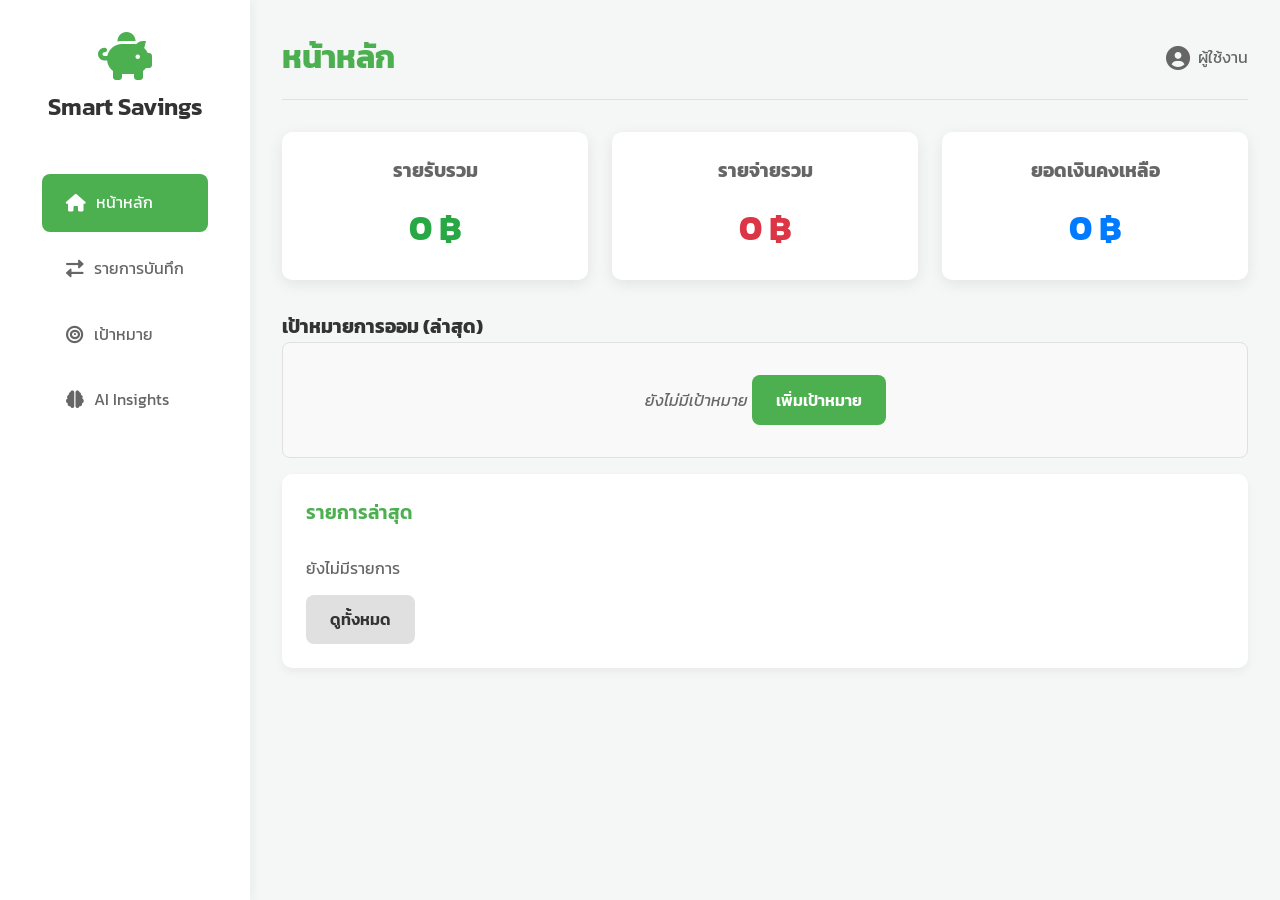
==== index.html @ fd932393 "Add files via upload" ====
<!DOCTYPE html>
<html lang="th">
<head>
    <meta charset="UTF-8">
    <meta name="viewport" content="width=device-width, initial-scale=1.0">
    <title>ระบบออมเงินอัจฉริยะ</title>
    <link rel="stylesheet" href="style.css">
    <link href="https://fonts.googleapis.com/css2?family=Kanit:wght@300;400;600&display=swap" rel="stylesheet">
    <link rel="stylesheet" href="https://cdnjs.cloudflare.com/ajax/libs/font-awesome/6.0.0-beta3/css/all.min.css">
</head>
<body>
    <div class="container">
        <aside class="sidebar">
            <div class="logo">
                <i class="fas fa-piggy-bank"></i>
                <h1>Smart Savings</h1>
            </div>
            <nav class="nav-menu">
                <ul>
                    <li class="active" data-page="dashboard">
                        <i class="fas fa-home"></i> หน้าหลัก
                    </li>
                    <li data-page="transactions">
                        <i class="fas fa-exchange-alt"></i> รายการบันทึก
                    </li>
                    <li data-page="goals">
                        <i class="fas fa-bullseye"></i> เป้าหมาย
                    </li>
                    <li data-page="ai-insights">
                        <i class="fas fa-brain"></i> AI Insights
                    </li>
                </ul>
            </nav>
        </aside>

        <main class="content">
            <header>
                <h2>หน้าหลัก</h2>
                <div class="user-info">
                    <i class="fas fa-user-circle"></i>
                    <span>ผู้ใช้งาน</span>
                </div>
            </header>

            <section id="dashboard-page" class="page active-page">
                <div class="summary-cards">
                    <div class="card income-card">
                        <h3>รายรับรวม</h3>
                        <p id="total-income">0 ฿</p>
                    </div>
                    <div class="card expense-card">
                        <h3>รายจ่ายรวม</h3>
                        <p id="total-expense">0 ฿</p>
                    </div>
                    <div class="card balance-card">
                        <h3>ยอดเงินคงเหลือ</h3>
                        <p id="current-balance">0 ฿</p>
                    </div>
                </div>

                <div class="goal-progress-section">
                    <h3>เป้าหมายการออม (ล่าสุด)</h3>
                    <div id="latest-goal-display" class="goal-item no-goal">
                        <p>ยังไม่มีเป้าหมาย <button id="add-goal-btn-dashboard" class="btn-primary">เพิ่มเป้าหมาย</button></p>
                    </div>
                </div>

                <div class="recent-transactions-section">
                    <h3>รายการล่าสุด</h3>
                    <ul id="recent-transactions-list">
                        </ul>
                    <button id="view-all-transactions-btn" class="btn-secondary">ดูทั้งหมด</button>
                </div>
            </section>

            <section id="transactions-page" class="page">
                <h2>รายการบันทึก</h2>
                <div class="transaction-form">
                    <label for="transaction-type">ประเภท:</label>
                    <select id="transaction-type">
                        <option value="income">รายรับ</option>
                        <option value="expense">รายจ่าย</option>
                    </select>
                    <label for="transaction-amount">จำนวนเงิน (฿):</label>
                    <input type="number" id="transaction-amount" placeholder="กรอกจำนวนเงิน" min="0">
                    <label for="transaction-description">รายละเอียด:</label>
                    <input type="text" id="transaction-description" placeholder="เช่น เงินเดือน, ค่าอาหาร">
                    <label for="transaction-date">วันที่:</label>
                    <input type="date" id="transaction-date" value="">
                    <button id="add-transaction-btn" class="btn-primary">บันทึกรายการ</button>
                </div>
                <div class="transaction-list-container">
                    <h3>ประวัติรายการ</h3>
                    <ul id="transaction-history-list">
                        </ul>
                </div>
            </section>

            <section id="goals-page" class="page">
                <h2>เป้าหมาย</h2>
                <div class="goal-form">
                    <label for="goal-name">ชื่อเป้าหมาย:</label>
                    <input type="text" id="goal-name" placeholder="เช่น ซื้อรถ, ท่องเที่ยวญี่ปุ่น">
                    <label for="goal-target-amount">จำนวนเงินเป้าหมาย (฿):</label>
                    <input type="number" id="goal-target-amount" placeholder="กรอกจำนวนเงินที่ต้องการ" min="0">
                    <label for="goal-saved-amount">จำนวนเงินที่ออมแล้ว (฿):</label>
                    <input type="number" id="goal-saved-amount" placeholder="กรอกจำนวนเงินที่ออมไปแล้ว" min="0" value="0">
                    <label for="goal-due-date">วันที่คาดว่าจะสำเร็จ:</label>
                    <input type="date" id="goal-due-date">
                    <button id="add-goal-btn" class="btn-primary">เพิ่มเป้าหมาย</button>
                </div>

                <div class="goals-list-container">
                    <h3>เป้าหมายของฉัน</h3>
                    <ul id="goals-list">
                        </ul>
                </div>
            </section>

            <section id="ai-insights-page" class="page">
                <h2>AI Insights & คำแนะนำ</h2>
                <div class="ai-analysis-area">
                    <p>ให้ AI Gemini วิเคราะห์ข้อมูลการเงินของคุณ และให้คำแนะนำเพื่อการออมที่ดีขึ้น</p>
                    <button id="analyze-data-btn" class="btn-primary">วิเคราะห์ข้อมูล</button>
                    <div id="ai-results" class="ai-results">
                        <p class="placeholder-text">รอการวิเคราะห์...</p>
                    </div>
                </div>
            </section>
        </main>
    </div>

    <script src="script.js"></script>
</body>
</html>
---- style.css ----
@import url('https://fonts.googleapis.com/css2?family=Kanit:wght@300;400;600;700&display=swap');

:root {
    --primary-color: #4CAF50; /* Green */
    --secondary-color: #2196F3; /* Blue */
    --accent-color: #FFC107; /* Amber */
    --background-color: #f4f7f6;
    --card-background: #ffffff;
    --text-color: #333;
    --light-text-color: #666;
    --border-color: #e0e0e0;
    --income-color: #28a745; /* Bootstrap Green */
    --expense-color: #dc3545; /* Bootstrap Red */
    --balance-color: #007bff; /* Bootstrap Blue */
}

* {
    box-sizing: border-box;
    margin: 0;
    padding: 0;
    font-family: 'Kanit', sans-serif;
}

body {
    background-color: var(--background-color);
    color: var(--text-color);
    line-height: 1.6;
}

.container {
    display: flex;
    min-height: 100vh;
}

.sidebar {
    width: 250px;
    background-color: var(--card-background);
    padding: 2rem 1rem;
    box-shadow: 2px 0 10px rgba(0, 0, 0, 0.05);
    display: flex;
    flex-direction: column;
    align-items: center;
}

.logo {
    text-align: center;
    margin-bottom: 3rem;
}

.logo i {
    font-size: 3rem;
    color: var(--primary-color);
    margin-bottom: 0.5rem;
}

.logo h1 {
    font-size: 1.5rem;
    color: var(--text-color);
    font-weight: 600;
}

.nav-menu ul {
    list-style: none;
    width: 100%;
}

.nav-menu ul li {
    padding: 1rem 1.5rem;
    margin-bottom: 0.5rem;
    border-radius: 8px;
    cursor: pointer;
    transition: background-color 0.3s ease, color 0.3s ease;
    display: flex;
    align-items: center;
    color: var(--light-text-color);
}

.nav-menu ul li i {
    margin-right: 10px;
    font-size: 1.1rem;
}

.nav-menu ul li:hover,
.nav-menu ul li.active {
    background-color: var(--primary-color);
    color: white;
}

.content {
    flex-grow: 1;
    padding: 2rem;
}

header {
    display: flex;
    justify-content: space-between;
    align-items: center;
    margin-bottom: 2rem;
    padding-bottom: 1rem;
    border-bottom: 1px solid var(--border-color);
}

header h2 {
    font-size: 2rem;
    color: var(--primary-color);
    font-weight: 700;
}

.user-info {
    display: flex;
    align-items: center;
    color: var(--light-text-color);
}

.user-info i {
    font-size: 1.5rem;
    margin-right: 0.5rem;
}

.page {
    display: none; /* Hidden by default */
}

.page.active-page {
    display: block; /* Show active page */
}

/* Cards */
.summary-cards {
    display: grid;
    grid-template-columns: repeat(auto-fit, minmax(250px, 1fr));
    gap: 1.5rem;
    margin-bottom: 2rem;
}

.card {
    background-color: var(--card-background);
    padding: 1.5rem;
    border-radius: 10px;
    box-shadow: 0 4px 15px rgba(0, 0, 0, 0.08);
    text-align: center;
}

.card h3 {
    font-size: 1.2rem;
    color: var(--light-text-color);
    margin-bottom: 0.8rem;
}

.card p {
    font-size: 2.2rem;
    font-weight: 700;
}

.income-card p { color: var(--income-color); }
.expense-card p { color: var(--expense-color); }
.balance-card p { color: var(--balance-color); }

/* Buttons */
.btn-primary, .btn-secondary {
    padding: 0.8rem 1.5rem;
    border-radius: 8px;
    border: none;
    cursor: pointer;
    font-size: 1rem;
    font-weight: 600;
    transition: background-color 0.3s ease, transform 0.2s ease;
}

.btn-primary {
    background-color: var(--primary-color);
    color: white;
}

.btn-primary:hover {
    background-color: #43a047;
    transform: translateY(-2px);
}

.btn-secondary {
    background-color: #e0e0e0;
    color: var(--text-color);
}

.btn-secondary:hover {
    background-color: #d0d0d0;
    transform: translateY(-2px);
}

/* Forms */
.transaction-form, .goal-form {
    background-color: var(--card-background);
    padding: 2rem;
    border-radius: 10px;
    box-shadow: 0 4px 10px rgba(0, 0, 0, 0.05);
    margin-bottom: 2rem;
    display: grid;
    grid-template-columns: 1fr 1fr;
    gap: 1rem;
    align-items: end;
}

.transaction-form label, .goal-form label {
    font-weight: 600;
    color: var(--light-text-color);
    margin-bottom: 0.3rem;
    display: block;
}

.transaction-form input,
.transaction-form select,
.goal-form input,
.goal-form select {
    width: 100%;
    padding: 0.8rem;
    border: 1px solid var(--border-color);
    border-radius: 6px;
    font-size: 1rem;
}

.transaction-form button, .goal-form button {
    grid-column: span 2; /* Make button span full width */
    margin-top: 1rem;
}

/* Lists */
.recent-transactions-section,
.transaction-list-container,
.goals-list-container {
    background-color: var(--card-background);
    padding: 1.5rem;
    border-radius: 10px;
    box-shadow: 0 4px 10px rgba(0, 0, 0, 0.05);
    margin-bottom: 2rem;
}

.recent-transactions-section h3,
.transaction-list-container h3,
.goals-list-container h3 {
    margin-bottom: 1rem;
    color: var(--primary-color);
    font-weight: 600;
}

#recent-transactions-list,
#transaction-history-list,
#goals-list {
    list-style: none;
    padding: 0;
}

#recent-transactions-list li,
#transaction-history-list li,
#goals-list li {
    display: flex;
    justify-content: space-between;
    align-items: center;
    padding: 0.8rem 0;
    border-bottom: 1px dashed var(--border-color);
}

#recent-transactions-list li:last-child,
#transaction-history-list li:last-child,
#goals-list li:last-child {
    border-bottom: none;
}

.type-income {
    color: var(--income-color);
    font-weight: 600;
}

.type-expense {
    color: var(--expense-color);
    font-weight: 600;
}

.date {
    font-size: 0.9rem;
    color: var(--light-text-color);
}

/* Goal specific styling */
.goal-item {
    padding: 1rem;
    border: 1px solid var(--border-color);
    border-radius: 8px;
    margin-bottom: 1rem;
    background-color: #f9f9f9;
}

.goal-item.no-goal {
    text-align: center;
    color: var(--light-text-color);
    font-style: italic;
    padding: 2rem;
}

.goal-item h4 {
    margin-bottom: 0.5rem;
    color: var(--primary-color);
}

.goal-item .progress-bar {
    background-color: #e0e0e0;
    border-radius: 5px;
    height: 10px;
    overflow: hidden;
    margin-top: 0.5rem;
    margin-bottom: 0.5rem;
}

.goal-item .progress {
    height: 100%;
    background-color: var(--secondary-color);
    border-radius: 5px;
    transition: width 0.5s ease-in-out;
}

.goal-item .goal-details {
    display: flex;
    justify-content: space-between;
    font-size: 0.9rem;
    color: var(--light-text-color);
}

.goal-item .goal-details strong {
    color: var(--text-color);
}

.goal-item .goal-actions {
    margin-top: 1rem;
    text-align: right;
}

.goal-item .goal-actions button {
    margin-left: 0.5rem;
}

/* AI Insights */
.ai-analysis-area {
    background-color: var(--card-background);
    padding: 2rem;
    border-radius: 10px;
    box-shadow: 0 4px 10px rgba(0, 0, 0, 0.05);
    text-align: center;
}

.ai-analysis-area p {
    margin-bottom: 1.5rem;
    font-size: 1.1rem;
    color: var(--light-text-color);
}

.ai-results {
    margin-top: 2rem;
    text-align: left;
    background-color: #f0f8f0; /* Light green background for results */
    border: 1px solid var(--primary-color);
    border-radius: 8px;
    padding: 1.5rem;
    min-height: 150px;
    overflow-y: auto;
    font-size: 1rem;
    color: var(--text-color);
    white-space: pre-wrap; /* Preserve formatting from AI */
}

.ai-results .placeholder-text {
    text-align: center;
    color: var(--light-text-color);
    font-style: italic;
}

/* Utility classes */
.text-center {
    text-align: center;
}

.mt-1 { margin-top: 1rem; }
.mt-2 { margin-top: 2rem; }
.mb-1 { margin-bottom: 1rem; }
.mb-2 { margin-bottom: 2rem; }

/* Responsive adjustments */
@media (max-width: 768px) {
    .container {
        flex-direction: column;
    }

    .sidebar {
        width: 100%;
        padding: 1rem;
        flex-direction: row;
        justify-content: space-around;
        box-shadow: 0 2px 10px rgba(0, 0, 0, 0.05);
    }

    .sidebar .logo {
        display: none; /* Hide logo on small screens */
    }

    .nav-menu ul {
        display: flex;
        justify-content: space-around;
    }

    .nav-menu ul li {
        padding: 0.8rem;
        margin: 0 0.2rem;
        font-size: 0.9rem;
    }

    .nav-menu ul li i {
        margin-right: 5px;
    }

    .content {
        padding: 1rem;
    }

    .summary-cards {
        grid-template-columns: 1fr;
    }

    .transaction-form, .goal-form {
        grid-template-columns: 1fr;
    }

    .transaction-form button, .goal-form button {
        grid-column: span 1;
    }

    header {
        flex-direction: column;
        align-items: flex-start;
    }

    .user-info {
        margin-top: 0.5rem;
    }
}
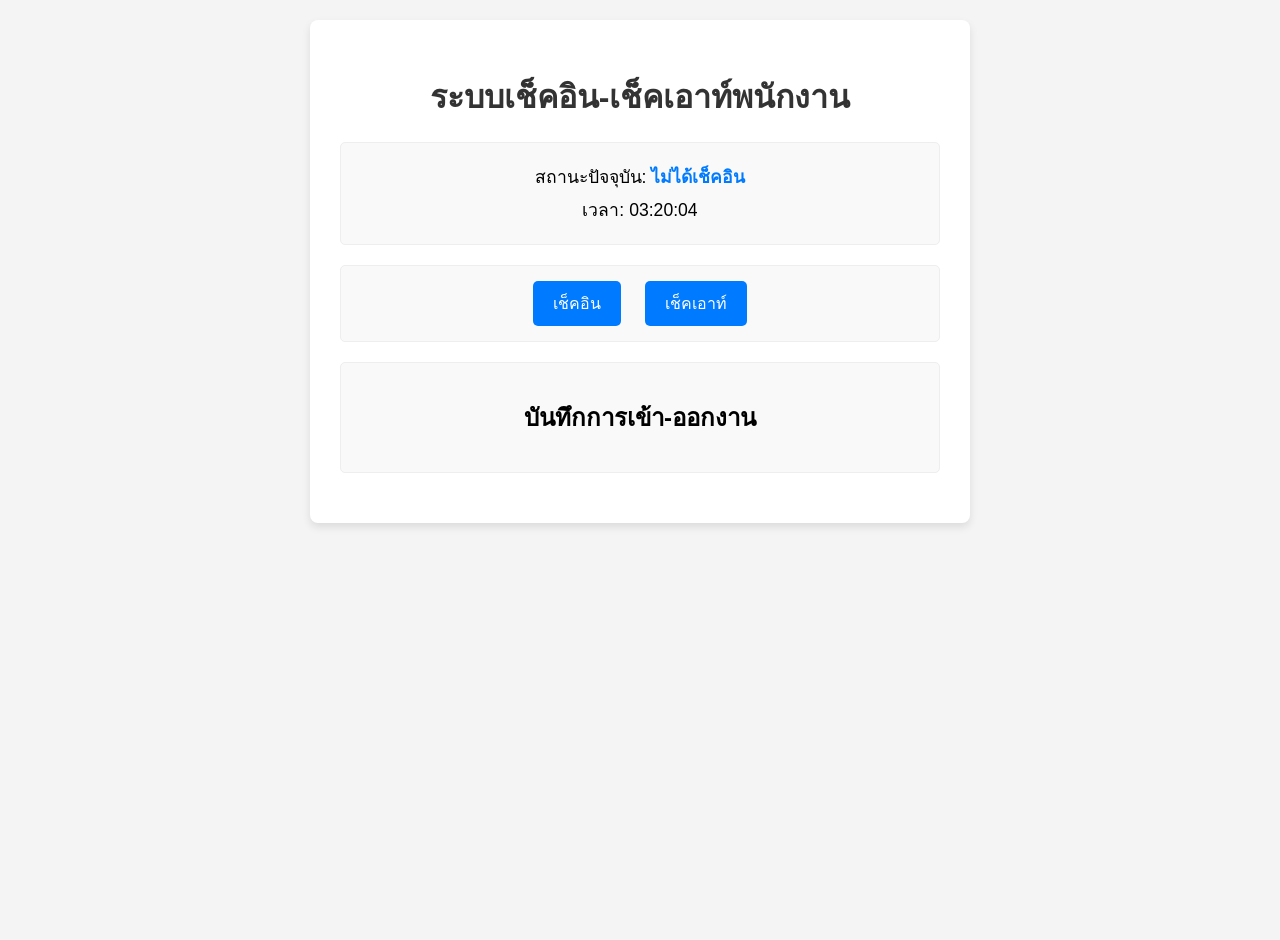
==== commit 945ffe29: "Add files via upload" ====
--- a/index.html
+++ b/index.html
@@ -3,131 +3,31 @@
 <head>
     <meta charset="UTF-8">
     <meta name="viewport" content="width=device-width, initial-scale=1.0">
-    <title>ระบบออมเงินอัจฉริยะ</title>
+    <title>ระบบเช็คอิน-เช็คเอาท์พนักงาน</title>
     <link rel="stylesheet" href="style.css">
-    <link href="https://fonts.googleapis.com/css2?family=Kanit:wght@300;400;600&display=swap" rel="stylesheet">
-    <link rel="stylesheet" href="https://cdnjs.cloudflare.com/ajax/libs/font-awesome/6.0.0-beta3/css/all.min.css">
 </head>
 <body>
     <div class="container">
-        <aside class="sidebar">
-            <div class="logo">
-                <i class="fas fa-piggy-bank"></i>
-                <h1>Smart Savings</h1>
+        <h1>ระบบเช็คอิน-เช็คเอาท์พนักงาน</h1>
+
+        <div class="status-section">
+            <p>สถานะปัจจุบัน: <span id="currentStatus">ไม่ได้เช็คอิน</span></p>
+            <p>เวลา: <span id="currentTime"></span></p>
+        </div>
+
+        <div class="button-section">
+            <button id="checkInBtn">เช็คอิน</button>
+            <button id="checkOutBtn">เช็คเอาท์</button>
+        </div>
+
+        <div class="notifications" id="notifications">
             </div>
-            <nav class="nav-menu">
-                <ul>
-                    <li class="active" data-page="dashboard">
-                        <i class="fas fa-home"></i> หน้าหลัก
-                    </li>
-                    <li data-page="transactions">
-                        <i class="fas fa-exchange-alt"></i> รายการบันทึก
-                    </li>
-                    <li data-page="goals">
-                        <i class="fas fa-bullseye"></i> เป้าหมาย
-                    </li>
-                    <li data-page="ai-insights">
-                        <i class="fas fa-brain"></i> AI Insights
-                    </li>
+
+        <div class="attendance-section">
+            <h2>บันทึกการเข้า-ออกงาน</h2>
+            <ul id="attendanceList">
                 </ul>
-            </nav>
-        </aside>
-
-        <main class="content">
-            <header>
-                <h2>หน้าหลัก</h2>
-                <div class="user-info">
-                    <i class="fas fa-user-circle"></i>
-                    <span>ผู้ใช้งาน</span>
-                </div>
-            </header>
-
-            <section id="dashboard-page" class="page active-page">
-                <div class="summary-cards">
-                    <div class="card income-card">
-                        <h3>รายรับรวม</h3>
-                        <p id="total-income">0 ฿</p>
-                    </div>
-                    <div class="card expense-card">
-                        <h3>รายจ่ายรวม</h3>
-                        <p id="total-expense">0 ฿</p>
-                    </div>
-                    <div class="card balance-card">
-                        <h3>ยอดเงินคงเหลือ</h3>
-                        <p id="current-balance">0 ฿</p>
-                    </div>
-                </div>
-
-                <div class="goal-progress-section">
-                    <h3>เป้าหมายการออม (ล่าสุด)</h3>
-                    <div id="latest-goal-display" class="goal-item no-goal">
-                        <p>ยังไม่มีเป้าหมาย <button id="add-goal-btn-dashboard" class="btn-primary">เพิ่มเป้าหมาย</button></p>
-                    </div>
-                </div>
-
-                <div class="recent-transactions-section">
-                    <h3>รายการล่าสุด</h3>
-                    <ul id="recent-transactions-list">
-                        </ul>
-                    <button id="view-all-transactions-btn" class="btn-secondary">ดูทั้งหมด</button>
-                </div>
-            </section>
-
-            <section id="transactions-page" class="page">
-                <h2>รายการบันทึก</h2>
-                <div class="transaction-form">
-                    <label for="transaction-type">ประเภท:</label>
-                    <select id="transaction-type">
-                        <option value="income">รายรับ</option>
-                        <option value="expense">รายจ่าย</option>
-                    </select>
-                    <label for="transaction-amount">จำนวนเงิน (฿):</label>
-                    <input type="number" id="transaction-amount" placeholder="กรอกจำนวนเงิน" min="0">
-                    <label for="transaction-description">รายละเอียด:</label>
-                    <input type="text" id="transaction-description" placeholder="เช่น เงินเดือน, ค่าอาหาร">
-                    <label for="transaction-date">วันที่:</label>
-                    <input type="date" id="transaction-date" value="">
-                    <button id="add-transaction-btn" class="btn-primary">บันทึกรายการ</button>
-                </div>
-                <div class="transaction-list-container">
-                    <h3>ประวัติรายการ</h3>
-                    <ul id="transaction-history-list">
-                        </ul>
-                </div>
-            </section>
-
-            <section id="goals-page" class="page">
-                <h2>เป้าหมาย</h2>
-                <div class="goal-form">
-                    <label for="goal-name">ชื่อเป้าหมาย:</label>
-                    <input type="text" id="goal-name" placeholder="เช่น ซื้อรถ, ท่องเที่ยวญี่ปุ่น">
-                    <label for="goal-target-amount">จำนวนเงินเป้าหมาย (฿):</label>
-                    <input type="number" id="goal-target-amount" placeholder="กรอกจำนวนเงินที่ต้องการ" min="0">
-                    <label for="goal-saved-amount">จำนวนเงินที่ออมแล้ว (฿):</label>
-                    <input type="number" id="goal-saved-amount" placeholder="กรอกจำนวนเงินที่ออมไปแล้ว" min="0" value="0">
-                    <label for="goal-due-date">วันที่คาดว่าจะสำเร็จ:</label>
-                    <input type="date" id="goal-due-date">
-                    <button id="add-goal-btn" class="btn-primary">เพิ่มเป้าหมาย</button>
-                </div>
-
-                <div class="goals-list-container">
-                    <h3>เป้าหมายของฉัน</h3>
-                    <ul id="goals-list">
-                        </ul>
-                </div>
-            </section>
-
-            <section id="ai-insights-page" class="page">
-                <h2>AI Insights & คำแนะนำ</h2>
-                <div class="ai-analysis-area">
-                    <p>ให้ AI Gemini วิเคราะห์ข้อมูลการเงินของคุณ และให้คำแนะนำเพื่อการออมที่ดีขึ้น</p>
-                    <button id="analyze-data-btn" class="btn-primary">วิเคราะห์ข้อมูล</button>
-                    <div id="ai-results" class="ai-results">
-                        <p class="placeholder-text">รอการวิเคราะห์...</p>
-                    </div>
-                </div>
-            </section>
-        </main>
+        </div>
     </div>
 
     <script src="script.js"></script>
--- a/style.css
+++ b/style.css
@@ -1,442 +1,108 @@
-@import url('https://fonts.googleapis.com/css2?family=Kanit:wght@300;400;600;700&display=swap');
-
-:root {
-    --primary-color: #4CAF50; /* Green */
-    --secondary-color: #2196F3; /* Blue */
-    --accent-color: #FFC107; /* Amber */
-    --background-color: #f4f7f6;
-    --card-background: #ffffff;
-    --text-color: #333;
-    --light-text-color: #666;
-    --border-color: #e0e0e0;
-    --income-color: #28a745; /* Bootstrap Green */
-    --expense-color: #dc3545; /* Bootstrap Red */
-    --balance-color: #007bff; /* Bootstrap Blue */
-}
-
-* {
+body {
+    font-family: Arial, sans-serif;
+    display: flex;
+    justify-content: center;
+    align-items: flex-start; /* Align to top for better scrolling */
+    min-height: 100vh;
+    background-color: #f4f4f4;
+    margin: 20px;
     box-sizing: border-box;
-    margin: 0;
-    padding: 0;
-    font-family: 'Kanit', sans-serif;
-}
-
-body {
-    background-color: var(--background-color);
-    color: var(--text-color);
-    line-height: 1.6;
 }
 
 .container {
-    display: flex;
-    min-height: 100vh;
+    background-color: #fff;
+    padding: 30px;
+    border-radius: 8px;
+    box-shadow: 0 4px 8px rgba(0, 0, 0, 0.1);
+    width: 100%;
+    max-width: 600px;
+    text-align: center;
 }
 
-.sidebar {
-    width: 250px;
-    background-color: var(--card-background);
-    padding: 2rem 1rem;
-    box-shadow: 2px 0 10px rgba(0, 0, 0, 0.05);
-    display: flex;
-    flex-direction: column;
-    align-items: center;
+h1 {
+    color: #333;
+    margin-bottom: 20px;
 }
 
-.logo {
-    text-align: center;
-    margin-bottom: 3rem;
+.status-section, .button-section, .notifications, .attendance-section {
+    margin-bottom: 20px;
+    padding: 15px;
+    border: 1px solid #eee;
+    border-radius: 5px;
+    background-color: #f9f9f9;
 }
 
-.logo i {
-    font-size: 3rem;
-    color: var(--primary-color);
-    margin-bottom: 0.5rem;
+.status-section p {
+    margin: 5px 0;
+    font-size: 1.1em;
 }
 
-.logo h1 {
-    font-size: 1.5rem;
-    color: var(--text-color);
-    font-weight: 600;
+.status-section #currentStatus {
+    font-weight: bold;
+    color: #007bff;
 }
 
-.nav-menu ul {
-    list-style: none;
-    width: 100%;
+.button-section button {
+    background-color: #007bff;
+    color: white;
+    padding: 10px 20px;
+    border: none;
+    border-radius: 5px;
+    cursor: pointer;
+    font-size: 1em;
+    margin: 0 10px;
+    transition: background-color 0.3s ease;
 }
 
-.nav-menu ul li {
-    padding: 1rem 1.5rem;
-    margin-bottom: 0.5rem;
-    border-radius: 8px;
-    cursor: pointer;
-    transition: background-color 0.3s ease, color 0.3s ease;
-    display: flex;
-    align-items: center;
-    color: var(--light-text-color);
+.button-section button:hover {
+    background-color: #0056b3;
 }
 
-.nav-menu ul li i {
-    margin-right: 10px;
-    font-size: 1.1rem;
-}
-
-.nav-menu ul li:hover,
-.nav-menu ul li.active {
-    background-color: var(--primary-color);
-    color: white;
-}
-
-.content {
-    flex-grow: 1;
-    padding: 2rem;
-}
-
-header {
-    display: flex;
-    justify-content: space-between;
-    align-items: center;
-    margin-bottom: 2rem;
-    padding-bottom: 1rem;
-    border-bottom: 1px solid var(--border-color);
-}
-
-header h2 {
-    font-size: 2rem;
-    color: var(--primary-color);
-    font-weight: 700;
-}
-
-.user-info {
-    display: flex;
-    align-items: center;
-    color: var(--light-text-color);
-}
-
-.user-info i {
-    font-size: 1.5rem;
-    margin-right: 0.5rem;
-}
-
-.page {
+.notifications {
+    color: #d8000c;
+    background-color: #ffbaba;
+    border-color: #d8000c;
+    font-weight: bold;
     display: none; /* Hidden by default */
 }
 
-.page.active-page {
-    display: block; /* Show active page */
-}
-
-/* Cards */
-.summary-cards {
-    display: grid;
-    grid-template-columns: repeat(auto-fit, minmax(250px, 1fr));
-    gap: 1.5rem;
-    margin-bottom: 2rem;
-}
-
-.card {
-    background-color: var(--card-background);
-    padding: 1.5rem;
-    border-radius: 10px;
-    box-shadow: 0 4px 15px rgba(0, 0, 0, 0.08);
-    text-align: center;
-}
-
-.card h3 {
-    font-size: 1.2rem;
-    color: var(--light-text-color);
-    margin-bottom: 0.8rem;
-}
-
-.card p {
-    font-size: 2.2rem;
-    font-weight: 700;
-}
-
-.income-card p { color: var(--income-color); }
-.expense-card p { color: var(--expense-color); }
-.balance-card p { color: var(--balance-color); }
-
-/* Buttons */
-.btn-primary, .btn-secondary {
-    padding: 0.8rem 1.5rem;
-    border-radius: 8px;
-    border: none;
-    cursor: pointer;
-    font-size: 1rem;
-    font-weight: 600;
-    transition: background-color 0.3s ease, transform 0.2s ease;
-}
-
-.btn-primary {
-    background-color: var(--primary-color);
-    color: white;
-}
-
-.btn-primary:hover {
-    background-color: #43a047;
-    transform: translateY(-2px);
-}
-
-.btn-secondary {
-    background-color: #e0e0e0;
-    color: var(--text-color);
-}
-
-.btn-secondary:hover {
-    background-color: #d0d0d0;
-    transform: translateY(-2px);
-}
-
-/* Forms */
-.transaction-form, .goal-form {
-    background-color: var(--card-background);
-    padding: 2rem;
-    border-radius: 10px;
-    box-shadow: 0 4px 10px rgba(0, 0, 0, 0.05);
-    margin-bottom: 2rem;
-    display: grid;
-    grid-template-columns: 1fr 1fr;
-    gap: 1rem;
-    align-items: end;
-}
-
-.transaction-form label, .goal-form label {
-    font-weight: 600;
-    color: var(--light-text-color);
-    margin-bottom: 0.3rem;
+.notifications.show {
     display: block;
 }
 
-.transaction-form input,
-.transaction-form select,
-.goal-form input,
-.goal-form select {
-    width: 100%;
-    padding: 0.8rem;
-    border: 1px solid var(--border-color);
-    border-radius: 6px;
-    font-size: 1rem;
+.notifications.warning {
+    color: #8a6d3b;
+    background-color: #fcf8e3;
+    border-color: #faebcc;
 }
 
-.transaction-form button, .goal-form button {
-    grid-column: span 2; /* Make button span full width */
-    margin-top: 1rem;
-}
-
-/* Lists */
-.recent-transactions-section,
-.transaction-list-container,
-.goals-list-container {
-    background-color: var(--card-background);
-    padding: 1.5rem;
-    border-radius: 10px;
-    box-shadow: 0 4px 10px rgba(0, 0, 0, 0.05);
-    margin-bottom: 2rem;
-}
-
-.recent-transactions-section h3,
-.transaction-list-container h3,
-.goals-list-container h3 {
-    margin-bottom: 1rem;
-    color: var(--primary-color);
-    font-weight: 600;
-}
-
-#recent-transactions-list,
-#transaction-history-list,
-#goals-list {
+.attendance-section ul {
     list-style: none;
     padding: 0;
 }
 
-#recent-transactions-list li,
-#transaction-history-list li,
-#goals-list li {
+.attendance-section li {
+    background-color: #fff;
+    border: 1px solid #ddd;
+    padding: 10px;
+    margin-bottom: 8px;
+    border-radius: 4px;
     display: flex;
     justify-content: space-between;
     align-items: center;
-    padding: 0.8rem 0;
-    border-bottom: 1px dashed var(--border-color);
+    font-size: 0.95em;
 }
 
-#recent-transactions-list li:last-child,
-#transaction-history-list li:last-child,
-#goals-list li:last-child {
-    border-bottom: none;
+.attendance-section li.late {
+    background-color: #ffe6e6;
+    border-color: #ff9999;
 }
 
-.type-income {
-    color: var(--income-color);
-    font-weight: 600;
+.attendance-section li.absent {
+    background-color: #ffe6cc;
+    border-color: #ffcc99;
 }
 
-.type-expense {
-    color: var(--expense-color);
-    font-weight: 600;
-}
-
-.date {
-    font-size: 0.9rem;
-    color: var(--light-text-color);
-}
-
-/* Goal specific styling */
-.goal-item {
-    padding: 1rem;
-    border: 1px solid var(--border-color);
-    border-radius: 8px;
-    margin-bottom: 1rem;
-    background-color: #f9f9f9;
-}
-
-.goal-item.no-goal {
-    text-align: center;
-    color: var(--light-text-color);
-    font-style: italic;
-    padding: 2rem;
-}
-
-.goal-item h4 {
-    margin-bottom: 0.5rem;
-    color: var(--primary-color);
-}
-
-.goal-item .progress-bar {
-    background-color: #e0e0e0;
-    border-radius: 5px;
-    height: 10px;
-    overflow: hidden;
-    margin-top: 0.5rem;
-    margin-bottom: 0.5rem;
-}
-
-.goal-item .progress {
-    height: 100%;
-    background-color: var(--secondary-color);
-    border-radius: 5px;
-    transition: width 0.5s ease-in-out;
-}
-
-.goal-item .goal-details {
-    display: flex;
-    justify-content: space-between;
-    font-size: 0.9rem;
-    color: var(--light-text-color);
-}
-
-.goal-item .goal-details strong {
-    color: var(--text-color);
-}
-
-.goal-item .goal-actions {
-    margin-top: 1rem;
-    text-align: right;
-}
-
-.goal-item .goal-actions button {
-    margin-left: 0.5rem;
-}
-
-/* AI Insights */
-.ai-analysis-area {
-    background-color: var(--card-background);
-    padding: 2rem;
-    border-radius: 10px;
-    box-shadow: 0 4px 10px rgba(0, 0, 0, 0.05);
-    text-align: center;
-}
-
-.ai-analysis-area p {
-    margin-bottom: 1.5rem;
-    font-size: 1.1rem;
-    color: var(--light-text-color);
-}
-
-.ai-results {
-    margin-top: 2rem;
-    text-align: left;
-    background-color: #f0f8f0; /* Light green background for results */
-    border: 1px solid var(--primary-color);
-    border-radius: 8px;
-    padding: 1.5rem;
-    min-height: 150px;
-    overflow-y: auto;
-    font-size: 1rem;
-    color: var(--text-color);
-    white-space: pre-wrap; /* Preserve formatting from AI */
-}
-
-.ai-results .placeholder-text {
-    text-align: center;
-    color: var(--light-text-color);
-    font-style: italic;
-}
-
-/* Utility classes */
-.text-center {
-    text-align: center;
-}
-
-.mt-1 { margin-top: 1rem; }
-.mt-2 { margin-top: 2rem; }
-.mb-1 { margin-bottom: 1rem; }
-.mb-2 { margin-bottom: 2rem; }
-
-/* Responsive adjustments */
-@media (max-width: 768px) {
-    .container {
-        flex-direction: column;
-    }
-
-    .sidebar {
-        width: 100%;
-        padding: 1rem;
-        flex-direction: row;
-        justify-content: space-around;
-        box-shadow: 0 2px 10px rgba(0, 0, 0, 0.05);
-    }
-
-    .sidebar .logo {
-        display: none; /* Hide logo on small screens */
-    }
-
-    .nav-menu ul {
-        display: flex;
-        justify-content: space-around;
-    }
-
-    .nav-menu ul li {
-        padding: 0.8rem;
-        margin: 0 0.2rem;
-        font-size: 0.9rem;
-    }
-
-    .nav-menu ul li i {
-        margin-right: 5px;
-    }
-
-    .content {
-        padding: 1rem;
-    }
-
-    .summary-cards {
-        grid-template-columns: 1fr;
-    }
-
-    .transaction-form, .goal-form {
-        grid-template-columns: 1fr;
-    }
-
-    .transaction-form button, .goal-form button {
-        grid-column: span 1;
-    }
-
-    header {
-        flex-direction: column;
-        align-items: flex-start;
-    }
-
-    .user-info {
-        margin-top: 0.5rem;
-    }
+.attendance-section li span {
+    font-weight: bold;
 }
